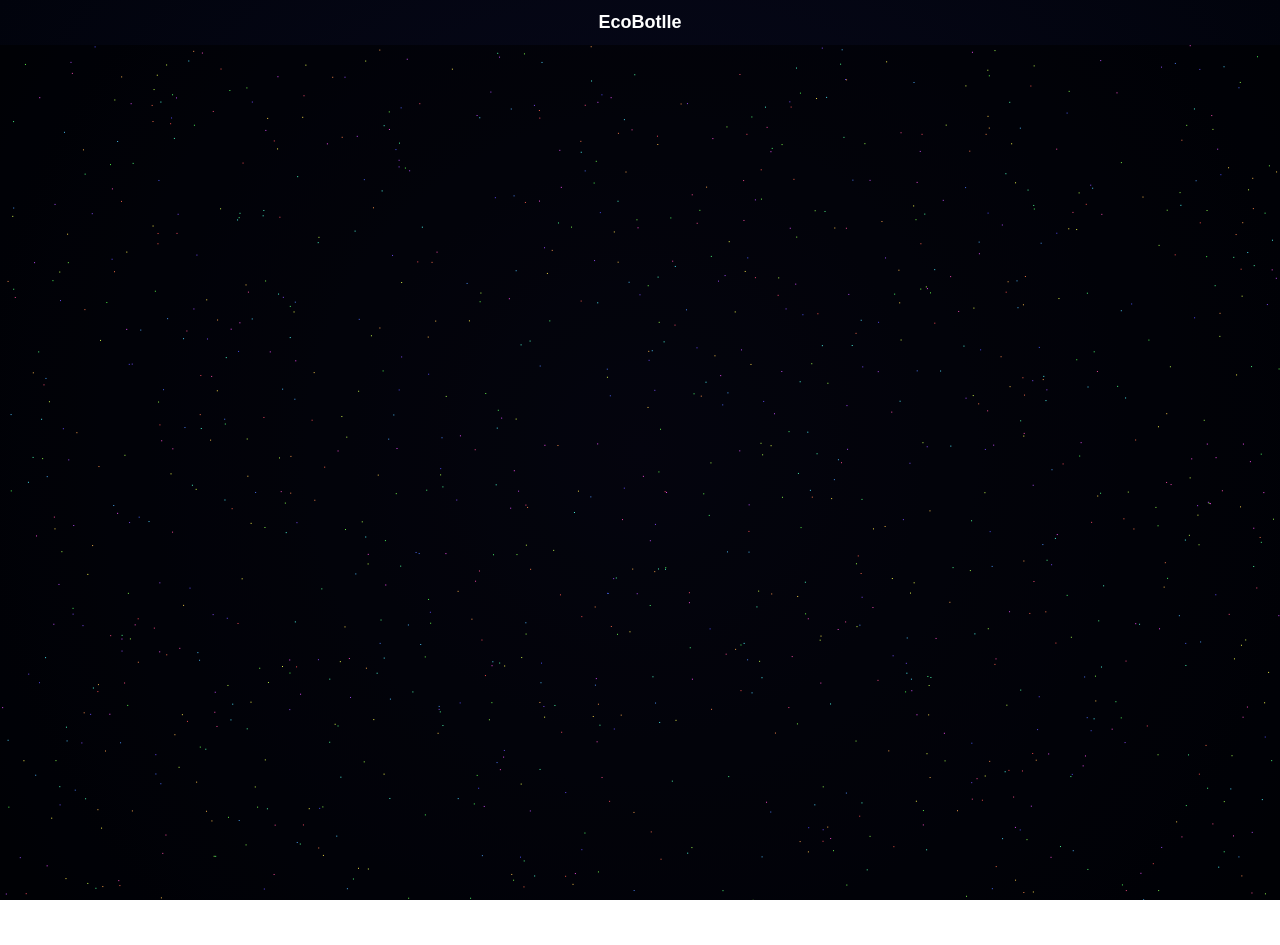
==== Projeto_ECO/paginaicial.html @ f3e8cd03 "Add files via upload" ====
<!DOCTYPE html>
<html lang="en">
<head>
    <meta charset="UTF-8">
    <meta name="viewport" content="width=device-width, initial-scale=1.0">
    <link rel="stylesheet" href="paginainicial.css">
    <title>EcoBotlle</title>
</head>
<body>
    
    <div>
        <h1> EcoBotlle </h1>
    </div>
    <canvas id="swarm"></canvas>
</body>
<script src="paginaincial.js"></script>
</html>
---- Projeto_ECO/paginainicial.css ----
/*
        Particle Swarm
        --------------
        This animation simulates a swirling magnetic field.  Thousands of
        particles orbit an attractor in the centre of the screen, with a
        slight randomness to give the appearance of turbulence.  Moving the
        mouse changes the location of the attractor so you can manipulate
        the particle flow.
      */
      html, body {
        margin: 0;
        padding: 0;
        height: 100%;
        overflow: hidden;
        background: radial-gradient(circle at center, #090a1f, #01030c);
        cursor: move;
      }
      canvas {
        display: block;
      }
      h1 {
        font-family: Arial, Helvetica, sans-serif;
        font-size: large;
        font-weight: 700;
        color: #fff;
      }
      div {
        text-align: center;
        justify-content: center;
        align-items: center;
      }
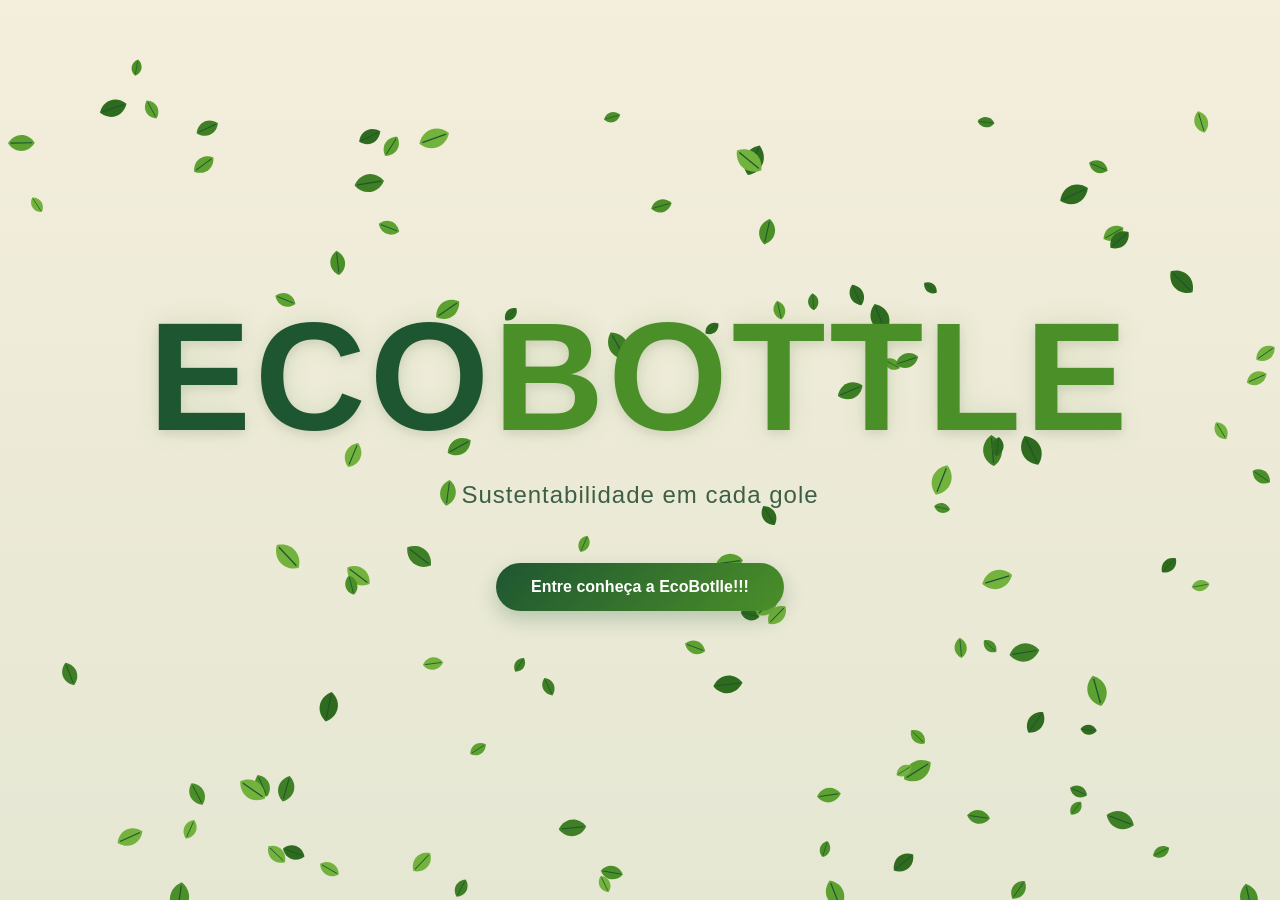
==== commit 58591d59: "projeto eco" ====
--- a/Projeto_ECO/paginaicial.html
+++ b/Projeto_ECO/paginaicial.html
@@ -7,11 +7,25 @@
     <title>EcoBotlle</title>
 </head>
 <body>
-    
-    <div>
-        <h1> EcoBotlle </h1>
-    </div>
+
     <canvas id="swarm"></canvas>
+
+    <main class="hero">
+
+        <h1 class="ecobottle-title">
+            Eco<span>Bottle</span>
+        </h1>
+
+        <p class="subtitle">
+            Sustentabilidade em cada gole
+        </p>
+
+        <button class="eco-btn">
+            Entre conheça a EcoBotlle!!!
+        </button>
+
+    </main>
+
 </body>
 <script src="paginaincial.js"></script>
 </html>
--- a/Projeto_ECO/paginainicial.css
+++ b/Projeto_ECO/paginainicial.css
@@ -1,31 +1,142 @@
-/*
-        Particle Swarm
-        --------------
-        This animation simulates a swirling magnetic field.  Thousands of
-        particles orbit an attractor in the centre of the screen, with a
-        slight randomness to give the appearance of turbulence.  Moving the
-        mouse changes the location of the attractor so you can manipulate
-        the particle flow.
-      */
-      html, body {
-        margin: 0;
-        padding: 0;
-        height: 100%;
-        overflow: hidden;
-        background: radial-gradient(circle at center, #090a1f, #01030c);
-        cursor: move;
-      }
-      canvas {
-        display: block;
-      }
-      h1 {
-        font-family: Arial, Helvetica, sans-serif;
-        font-size: large;
-        font-weight: 700;
-        color: #fff;
-      }
-      div {
-        text-align: center;
-        justify-content: center;
-        align-items: center;
-      }+html,
+body {
+    margin: 0;
+    padding: 0;
+    height: 100%;
+    overflow: hidden;
+
+    background: linear-gradient(
+        180deg,
+        #F4EEDC 0%,
+        #E5E7D3 35%,
+        #BFD8B8 75%,
+        #F4EEDC 100%
+    );
+
+    font-family: Arial, Helvetica, sans-serif;
+}
+
+canvas {
+    position: fixed;
+    inset: 0;
+
+    width: 100%;
+    height: 100%;
+
+    z-index: 0;
+}
+
+.hero {
+    position: relative;
+    z-index: 2;
+
+    width: 100%;
+    height: 100vh;
+
+    display: flex;
+    flex-direction: column;
+    justify-content: center;
+    align-items: center;
+}
+
+.ecobottle-title {
+
+    margin: 0;
+
+    font-size: clamp(5rem, 12vw, 10rem);
+
+    font-weight: 900;
+
+    letter-spacing: 4px;
+
+    color: #1E5631;
+
+    text-transform: uppercase;
+
+    text-align: center;
+
+    text-shadow:
+        0 4px 10px rgba(0,0,0,.08),
+        0 0 25px rgba(75,143,41,.15);
+
+    animation: floatTitle 4s ease-in-out infinite;
+}
+
+.ecobottle-title span {
+    color: #4B8F29;
+}
+
+.subtitle {
+
+    margin-top: 15px;
+
+    font-size: clamp(1rem, 2vw, 1.5rem);
+
+    color: #3E5F45;
+
+    letter-spacing: 1px;
+
+    text-align: center;
+}
+
+@keyframes floatTitle {
+
+    0%,
+    100% {
+        transform: translateY(0);
+    }
+
+    50% {
+        transform: translateY(-12px);
+    }
+}
+.eco-btn {
+    margin-top: 30px;
+
+    padding: 15px 35px;
+
+    border: none;
+    border-radius: 50px;
+
+    background: linear-gradient(
+        135deg,
+        #1E5631,
+        #4B8F29
+    );
+
+    color: white;
+
+    font-size: 1rem;
+    font-weight: 600;
+
+    cursor: pointer;
+
+    box-shadow:
+        0 8px 20px rgba(30, 86, 49, 0.25);
+
+    transition:
+        transform 0.3s ease,
+        box-shadow 0.3s ease,
+        background 0.3s ease;
+}
+
+.eco-btn:hover {
+    transform: translateY(-3px);
+
+    box-shadow:
+        0 12px 25px rgba(30, 86, 49, 0.35);
+
+    background: linear-gradient(
+        135deg,
+        #246b3c,
+        #5da130
+    );
+}
+
+.eco-btn:active {
+    transform: translateY(1px);
+}
+
+.eco-btn:focus {
+    outline: none;
+}
